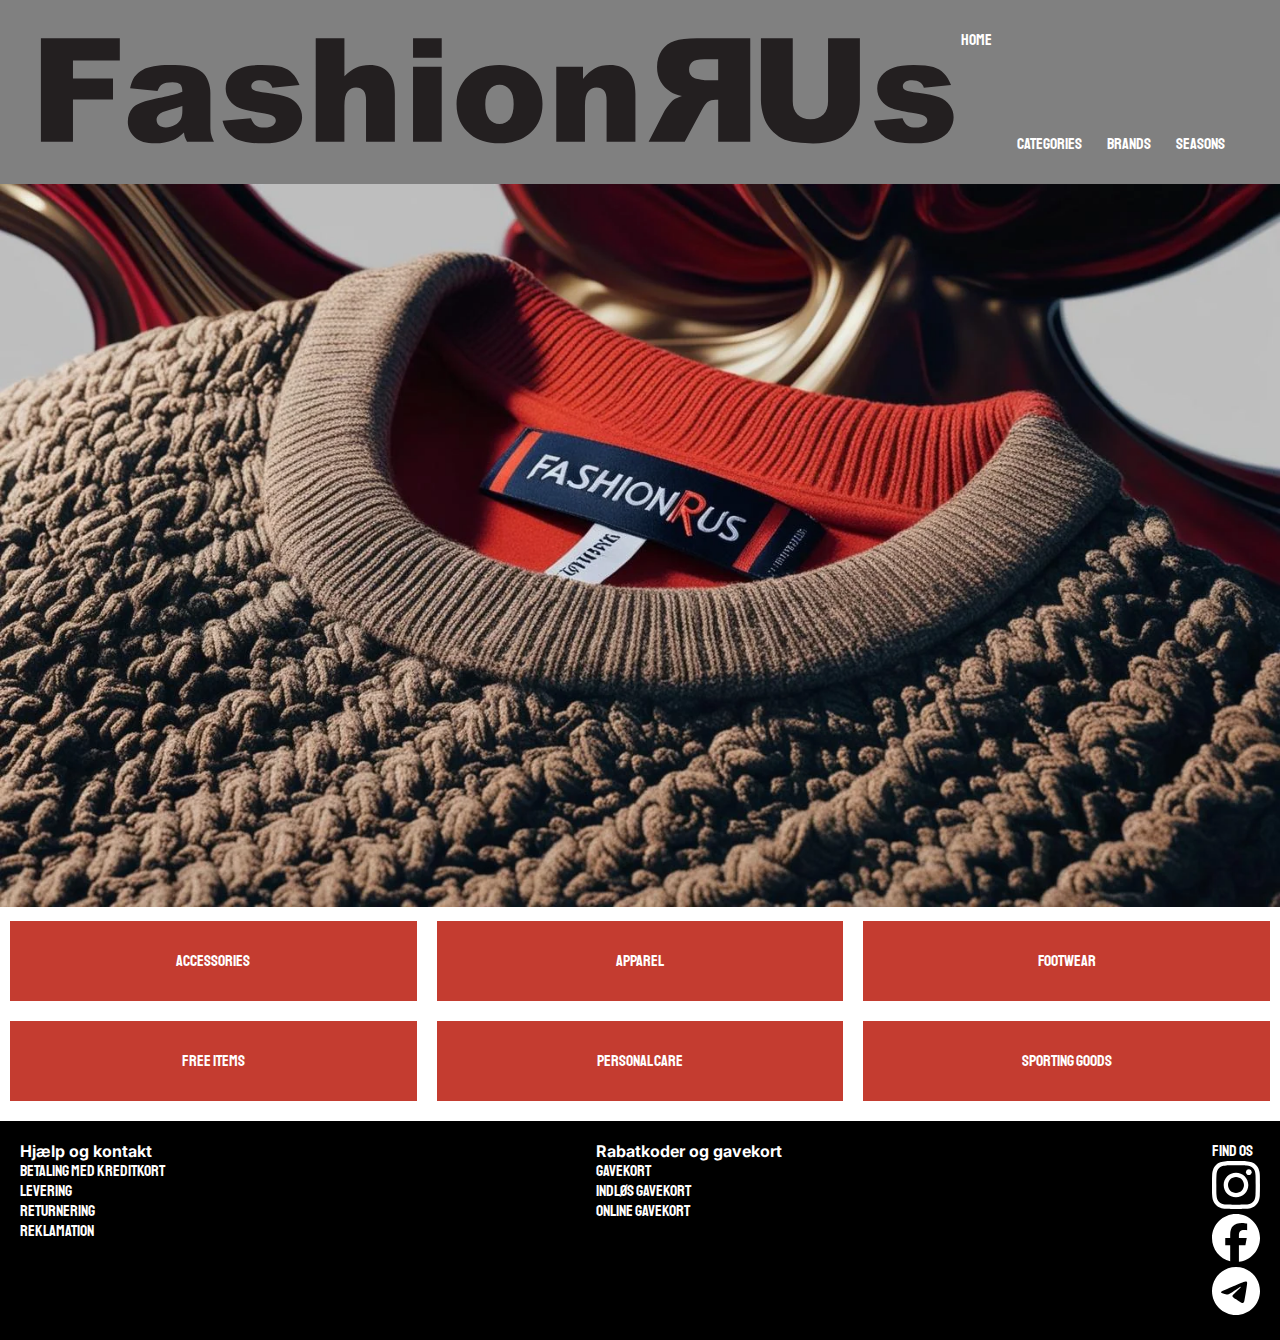
==== index.html @ e3325a32 "add indhold" ====
<!DOCTYPE html>
<html lang="da">
  <head>
    <meta charset="UTF-8" />
    <meta name="viewport" content="width=device-width, initial-scale=1.0" />
    <link rel="stylesheet" href="style.css" />
    <link rel="preconnect" href="https://fonts.googleapis.com" />
    <link rel="preconnect" href="https://fonts.gstatic.com" crossorigin />
    <link href="https://fonts.googleapis.com/css2?family=Inria+Serif:ital,wght@0,300;0,400;0,700;1,300;1,400;1,700&family=Staatliches&display=swap" rel="stylesheet" />
    <link rel="preconnect" href="https://fonts.googleapis.com">
<link rel="preconnect" href="https://fonts.gstatic.com" crossorigin>
<link href="https://fonts.googleapis.com/css2?family=Inter:ital,opsz,wght@0,14..32,100..900;1,14..32,100..900&display=swap" rel="stylesheet">
    <title>Forside</title>
  </head>
  <body>
    <header>
        <nav>
          <ul class="menu">
            <img src="svg/logo.svg" alt="">
            <li class="home"><a href="index.html">Home</a></li>
            <div class="right_menu">
                <li><a href="productlist.html">Categories</a></li>
                <li><a href="productlist.html">Brands</a></li>
                <li><a href="productlist.html">Seasons</a></li>
            </div>
          </ul>
          <div class="burger">
            <div class="line"></div>
            <div class="line"></div>
            <div class="line"></div>
          </div>
        </nav>
        <img src="img/index_img.webp" alt="">
      </header>
    <div class="category_list_container">
      <a href="productlist.html">Accessories</a>
      <a href="">Apparel</a>
      <a href="">Footwear</a>
      <a href="">Free Items</a>
      <a href="">Personal Care</a>
      <a href="">Sporting Goods</a>
    </div>
    <footer class="footer">
      <div class="footer-content">
        <div>
          <h4>Hjælp og kontakt</h4>
          <p>Betaling med kreditkort</p>
          <p>Levering</p>
          <p>Returnering</p>
          <p>Reklamation</p>
        </div>
        <div>
          <h4>Rabatkoder og gavekort</h4>
          <p>Gavekort</p>
          <p>Indløs gavekort</p>
          <p>Online gavekort</p>
        </div>
        <div>
            <ul class="footer_social_media">
                <p>Find os</p>
                <li>
                  <a href=https://www.instagram.com/sarahtimann/ target="_blank"><img src="svg/instagram.svg" alt="instagram logo" width="40" height="40" /></a>
                </li>
                <li>
                  <a href=https://www.facebook.com/sarah.tiemann.33 target="_blank"><img src="svg/facebook.svg" alt="facebook logo" width="40" height="40" /></a>
                </li>
                <li>
                  <a href=https://www.linkedin.com/in/sarah-timann-07b044274/ target="_blank"><img src="svg/mail.svg" alt="linkedin logo" width="40" height="40" /></a>
                </li>
              </ul>
        </div>
      </div>
    </footer>
  </body>
</html>
---- style.css ----
* {
  margin: 0px; /* Fjerner standard margin for alle elementer */
  padding: 0px; /* Fjerner standard padding for alle elementer */
  box-sizing: border-box;
}

p {
  font-family: "Staatliches", serif;
}

a {
  font-family: "Staatliches", serif;
}

.menu {
  display: flex; /* Gør menuen horisontal */
  list-style: none; /* Fjerner punkttegn fra listeelementer */
  margin: 0;
  padding: 30px;
  background-color: gray;
}

.menu .home {
  margin-right: auto;
}

.right_menu {
  display: flex;
}

.right_menu li {
  place-self: end;
}

.menu a {
  display: block; /* Gør links til blokke for et bedre klikområde */
  padding: 0 25px 0 0; /* Tilføjer indre padding for bedre klikområde */
  color: white; /* Sætter linkfarve/skriftfarve */
  text-decoration: none; /* Fjerner understregning fra links */
}

.menu a:hover {
  color: grey; /* Ændrer farve ved hover for bedre brugervenlighed- og oplevelse */
}

/* Footer Section */
.footer {
  font-family: "Inter", serif;
  background-color: black;
  color: white;
  padding: 20px;
  margin-top: 20px;
}

.footer-content {
  display: flex;
  justify-content: space-between;
  gap: 20px;
}

ul {
  list-style: none;
}

/*************** MENU SLUT *********************/

.category_list_container {
  display: grid;
  gap: 20px;
  grid-template-columns: 1fr 1fr 1fr;
  margin: 10px 10px 10px 10px;
}

.category_list_container a {
  color: white;
  background-color: #c43c30;
  text-decoration: none;
  padding: 30px;
  text-align: center;
  display: grid;
  grid-template-columns: subgrid;
  grid-row: span 2;
}

.category_list_container a:hover {
  background-color: #b6382c;
}

/*************** INDEX SLUT *********************/

.product_list_container {
  display: grid;
  gap: 30px;
}

.product_list_container a {
  display: grid;
  grid-template-columns: subgrid;
  color: black;
  text-decoration: none;
  padding: 10px;
}

img {
  width: 100%;
  height: auto;
}

/*************** PRODUCTLIST SLUT *********************/

.product_view {
  display: grid;
}

.product_info {
  color: black;
  text-decoration: none;
  padding: 10px;
}
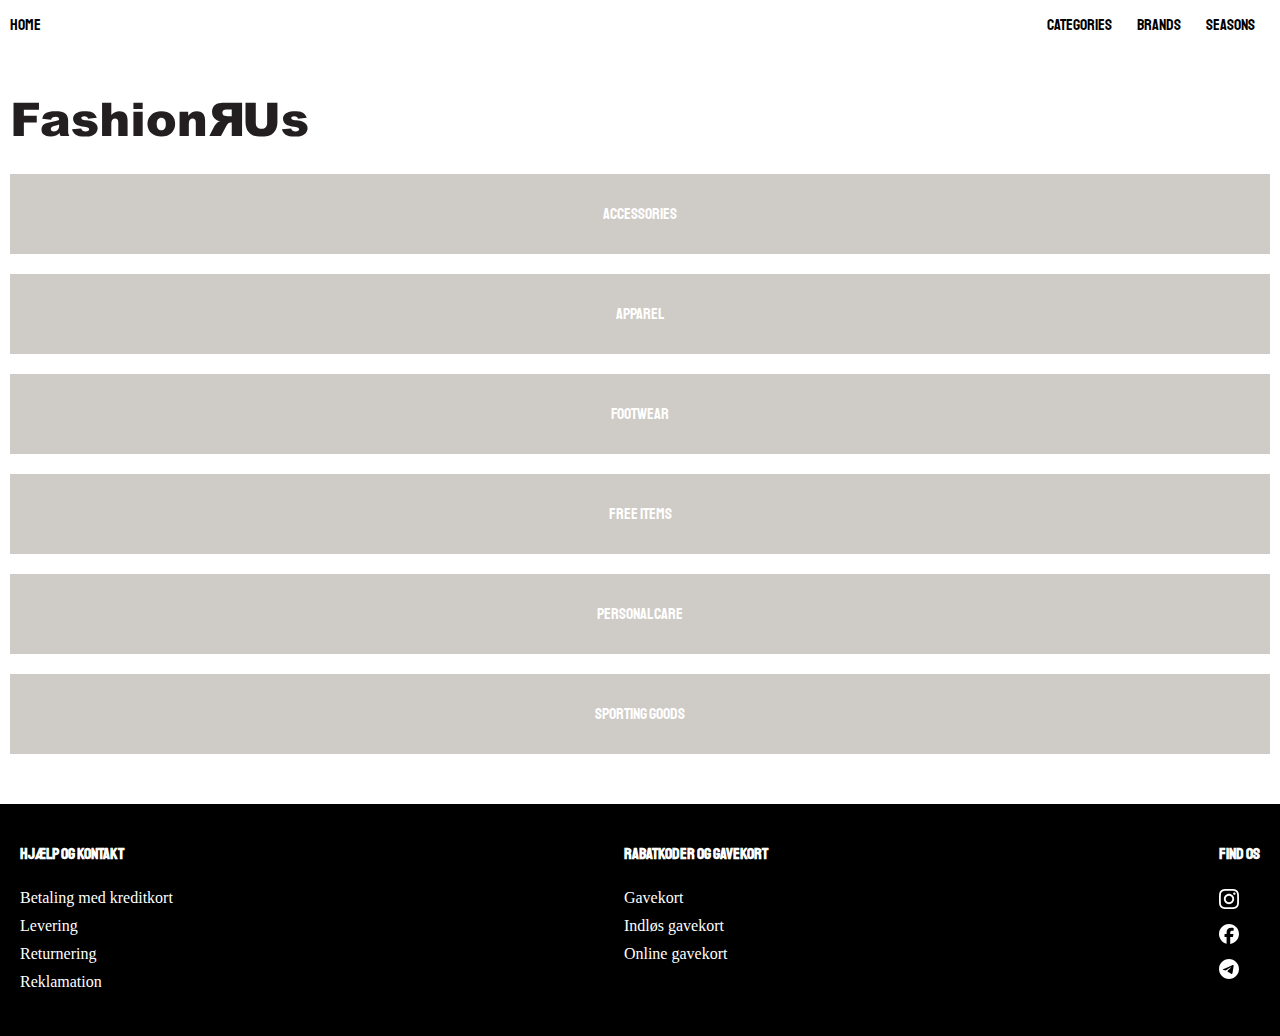
==== commit 74cabec1: "done header" ====
--- a/index.html
+++ b/index.html
@@ -8,21 +8,21 @@
     <link rel="preconnect" href="https://fonts.gstatic.com" crossorigin />
     <link href="https://fonts.googleapis.com/css2?family=Inria+Serif:ital,wght@0,300;0,400;0,700;1,300;1,400;1,700&family=Staatliches&display=swap" rel="stylesheet" />
     <link rel="preconnect" href="https://fonts.googleapis.com">
-<link rel="preconnect" href="https://fonts.gstatic.com" crossorigin>
-<link href="https://fonts.googleapis.com/css2?family=Inter:ital,opsz,wght@0,14..32,100..900;1,14..32,100..900&display=swap" rel="stylesheet">
+    <link rel="preconnect" href="https://fonts.gstatic.com" crossorigin>
+    <link href="https://fonts.googleapis.com/css2?family=Inter:ital,opsz,wght@0,14..32,100..900;1,14..32,100..900&display=swap" rel="stylesheet">
     <title>Forside</title>
   </head>
   <body>
     <header>
+        <!-- <div class="logo">
+          <a href="index.html"><img src="svg/logo.svg" alt="logo" class="logo" width="" height="" /></a>
+        </div> -->
         <nav>
           <ul class="menu">
-            <img src="svg/logo.svg" alt="">
-            <li class="home"><a href="index.html">Home</a></li>
-            <div class="right_menu">
-                <li><a href="productlist.html">Categories</a></li>
-                <li><a href="productlist.html">Brands</a></li>
-                <li><a href="productlist.html">Seasons</a></li>
-            </div>
+            <li class="left"><a href="index.html">HOME</a></li>
+            <li><a href="productlist.html">Categories</a></li>
+            <li><a href="productlist.html">Brands</a></li>
+            <li><a href="productlist.html">Seasons</a></li>
           </ul>
           <div class="burger">
             <div class="line"></div>
@@ -30,12 +30,12 @@
             <div class="line"></div>
           </div>
         </nav>
-        <img src="img/index_img.webp" alt="">
       </header>
+      <img class="index-img" src="svg/logo.svg" alt="">
     <div class="category_list_container">
       <a href="productlist.html">Accessories</a>
       <a href="">Apparel</a>
-      <a href="">Footwear</a>
+      <a href="">FOOTWEAR</a>
       <a href="">Free Items</a>
       <a href="">Personal Care</a>
       <a href="">Sporting Goods</a>
@@ -57,7 +57,7 @@
         </div>
         <div>
             <ul class="footer_social_media">
-                <p>Find os</p>
+                <h4>Find os</h4>
                 <li>
                   <a href=https://www.instagram.com/sarahtimann/ target="_blank"><img src="svg/instagram.svg" alt="instagram logo" width="40" height="40" /></a>
                 </li>
--- a/style.css
+++ b/style.css
@@ -5,38 +5,43 @@
 }
 
 p {
-  font-family: "Staatliches", serif;
+  padding: 5px 0 5px 0;
+  font-family: "Times New Roman", Times, serif;
 }
 
 a {
   font-family: "Staatliches", serif;
 }
 
+h4 {
+  font-family: "Staatliches", serif;
+  padding: 0 0 20px 0;
+}
+
+li {
+  padding: 5px 0 5px 0;
+}
+
+header {
+  margin: 10px 0 10px 10px;
+}
+
 .menu {
   display: flex; /* Gør menuen horisontal */
   list-style: none; /* Fjerner punkttegn fra listeelementer */
   margin: 0;
-  padding: 30px;
-  background-color: gray;
-}
-
-.menu .home {
-  margin-right: auto;
-}
-
-.right_menu {
-  display: flex;
-}
-
-.right_menu li {
-  place-self: end;
+  padding: 0;
 }
 
 .menu a {
   display: block; /* Gør links til blokke for et bedre klikområde */
   padding: 0 25px 0 0; /* Tilføjer indre padding for bedre klikområde */
-  color: white; /* Sætter linkfarve/skriftfarve */
+  color: black; /* Sætter linkfarve/skriftfarve */
   text-decoration: none; /* Fjerner understregning fra links */
+}
+
+.menu .left {
+  margin-right: auto; /* Skubber de andre elementer til højre */
 }
 
 .menu a:hover {
@@ -45,7 +50,6 @@
 
 /* Footer Section */
 .footer {
-  font-family: "Inter", serif;
   background-color: black;
   color: white;
   padding: 20px;
@@ -55,11 +59,22 @@
 .footer-content {
   display: flex;
   justify-content: space-between;
-  gap: 20px;
+  margin: 20px 0 20px 0;
 }
 
 ul {
   list-style: none;
+}
+
+.footer_social_media {
+  list-style: none; /* Fjerner prikker ud for */
+  padding: 0;
+  margin: 0;
+}
+
+.footer_social_media img {
+  width: 20px; /* Størrelse på ikonerne, ensartet størrelse */
+  height: auto; /* Bevarer proportioner */
 }
 
 /*************** MENU SLUT *********************/
@@ -67,13 +82,13 @@
 .category_list_container {
   display: grid;
   gap: 20px;
-  grid-template-columns: 1fr 1fr 1fr;
-  margin: 10px 10px 10px 10px;
+  grid-template-columns: 1fr;
+  margin: 10px 10px 50px 10px;
 }
 
 .category_list_container a {
   color: white;
-  background-color: #c43c30;
+  background-color: #cfcbc6;
   text-decoration: none;
   padding: 30px;
   text-align: center;
@@ -83,7 +98,12 @@
 }
 
 .category_list_container a:hover {
-  background-color: #b6382c;
+  background-color: #bab6b2;
+}
+
+.index-img {
+  width: 300px;
+  margin: 50px 0 20px 10px;
 }
 
 /*************** INDEX SLUT *********************/
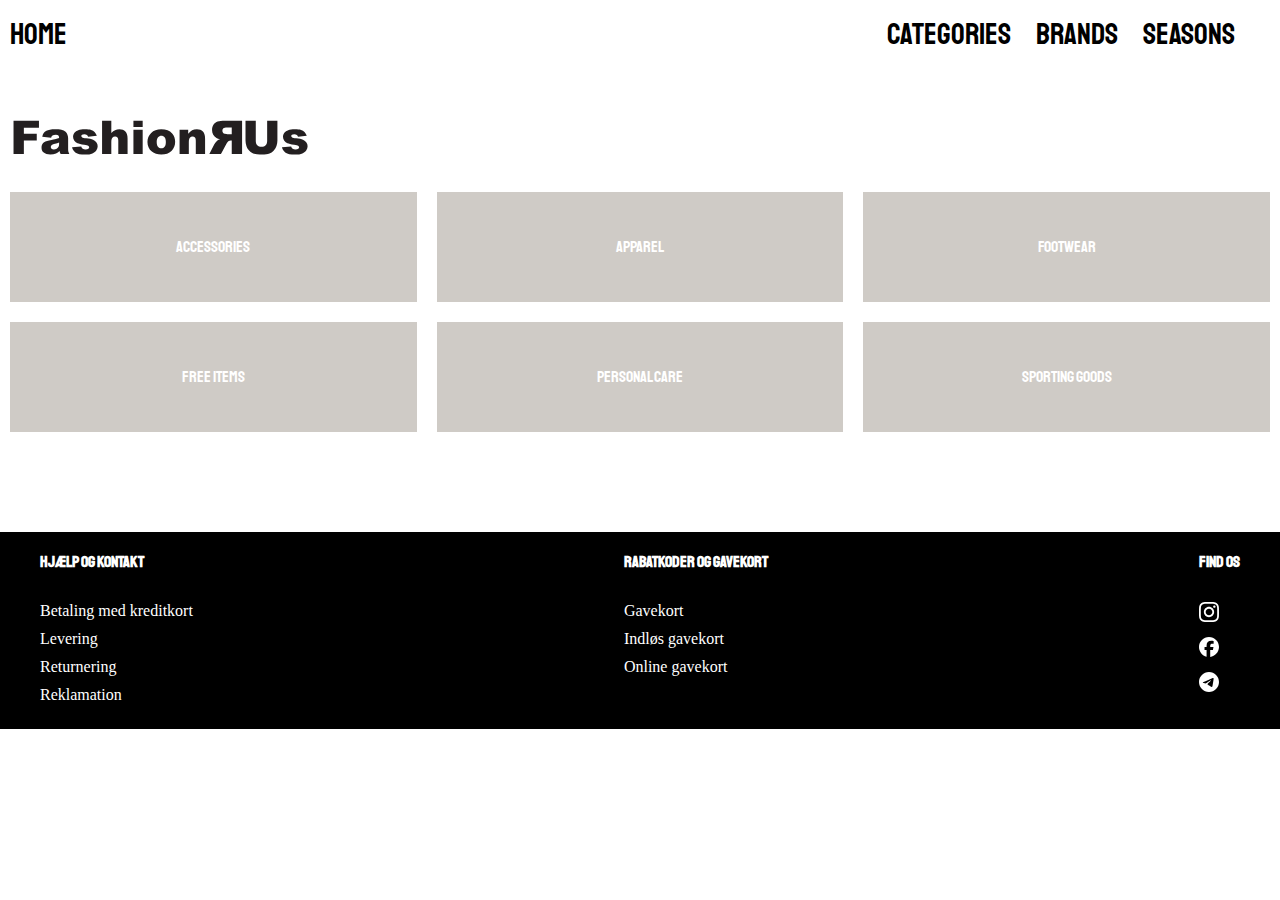
==== commit 820b697e: "add rabat udsolgt" ====
--- a/index.html
+++ b/index.html
@@ -14,9 +14,6 @@
   </head>
   <body>
     <header>
-        <!-- <div class="logo">
-          <a href="index.html"><img src="svg/logo.svg" alt="logo" class="logo" width="" height="" /></a>
-        </div> -->
         <nav>
           <ul class="menu">
             <li class="left"><a href="index.html">HOME</a></li>
@@ -34,11 +31,11 @@
       <img class="index-img" src="svg/logo.svg" alt="">
     <div class="category_list_container">
       <a href="productlist.html">Accessories</a>
-      <a href="">Apparel</a>
-      <a href="">FOOTWEAR</a>
-      <a href="">Free Items</a>
-      <a href="">Personal Care</a>
-      <a href="">Sporting Goods</a>
+      <a href="productlist.html">Apparel</a>
+      <a href="productlist.html">FOOTWEAR</a>
+      <a href="productlist.html">Free Items</a>
+      <a href="productlist.html">Personal Care</a>
+      <a href="productlist.html">Sporting Goods</a>
     </div>
     <footer class="footer">
       <div class="footer-content">
--- a/style.css
+++ b/style.css
@@ -13,9 +13,19 @@
   font-family: "Staatliches", serif;
 }
 
+h2 {
+  font-family: "Staatliches", serif;
+  font-size: 40px;
+}
+
+h3 {
+  margin: 10px 0 0 0;
+  font-family: "Staatliches", serif;
+}
+
 h4 {
   font-family: "Staatliches", serif;
-  padding: 0 0 20px 0;
+  padding: 0 0 25px 0;
 }
 
 li {
@@ -29,8 +39,7 @@
 .menu {
   display: flex; /* Gør menuen horisontal */
   list-style: none; /* Fjerner punkttegn fra listeelementer */
-  margin: 0;
-  padding: 0;
+  padding: 0 20px 0 0;
 }
 
 .menu a {
@@ -38,6 +47,7 @@
   padding: 0 25px 0 0; /* Tilføjer indre padding for bedre klikområde */
   color: black; /* Sætter linkfarve/skriftfarve */
   text-decoration: none; /* Fjerner understregning fra links */
+  font-size: 30px;
 }
 
 .menu .left {
@@ -52,14 +62,13 @@
 .footer {
   background-color: black;
   color: white;
-  padding: 20px;
-  margin-top: 20px;
+  padding: 20px 40px 20px 40px;
+  margin-top: 100px;
 }
 
 .footer-content {
   display: flex;
   justify-content: space-between;
-  margin: 20px 0 20px 0;
 }
 
 ul {
@@ -81,8 +90,8 @@
 
 .category_list_container {
   display: grid;
+  grid-template-columns: 1fr 1fr;
   gap: 20px;
-  grid-template-columns: 1fr;
   margin: 10px 10px 50px 10px;
 }
 
@@ -90,7 +99,7 @@
   color: white;
   background-color: #cfcbc6;
   text-decoration: none;
-  padding: 30px;
+  padding: 45px;
   text-align: center;
   display: grid;
   grid-template-columns: subgrid;
@@ -104,6 +113,13 @@
 .index-img {
   width: 300px;
   margin: 50px 0 20px 10px;
+}
+
+@media (min-width: 900px) {
+  .category_list_container {
+    display: grid;
+    grid-template-columns: 1fr 1fr 1fr;
+  }
 }
 
 /*************** INDEX SLUT *********************/
@@ -126,14 +142,37 @@
   height: auto;
 }
 
+@media (min-width: 900px) {
+  .product_list_container {
+    display: grid;
+    grid-template-columns: 1fr 1fr 1fr;
+  }
+}
+
 /*************** PRODUCTLIST SLUT *********************/
 
 .product_view {
   display: grid;
+  padding: 10px;
 }
 
 .product_info {
   color: black;
   text-decoration: none;
-  padding: 10px;
 }
+
+.nedsat {
+  background-color: lightgreen;
+  width: 40px;
+}
+
+@media (min-width: 900px) {
+  .product_view {
+    display: grid;
+    grid-template-columns: 1fr 1fr;
+  }
+
+  .product_info {
+    padding: 0 0 0 10px;
+  }
+}
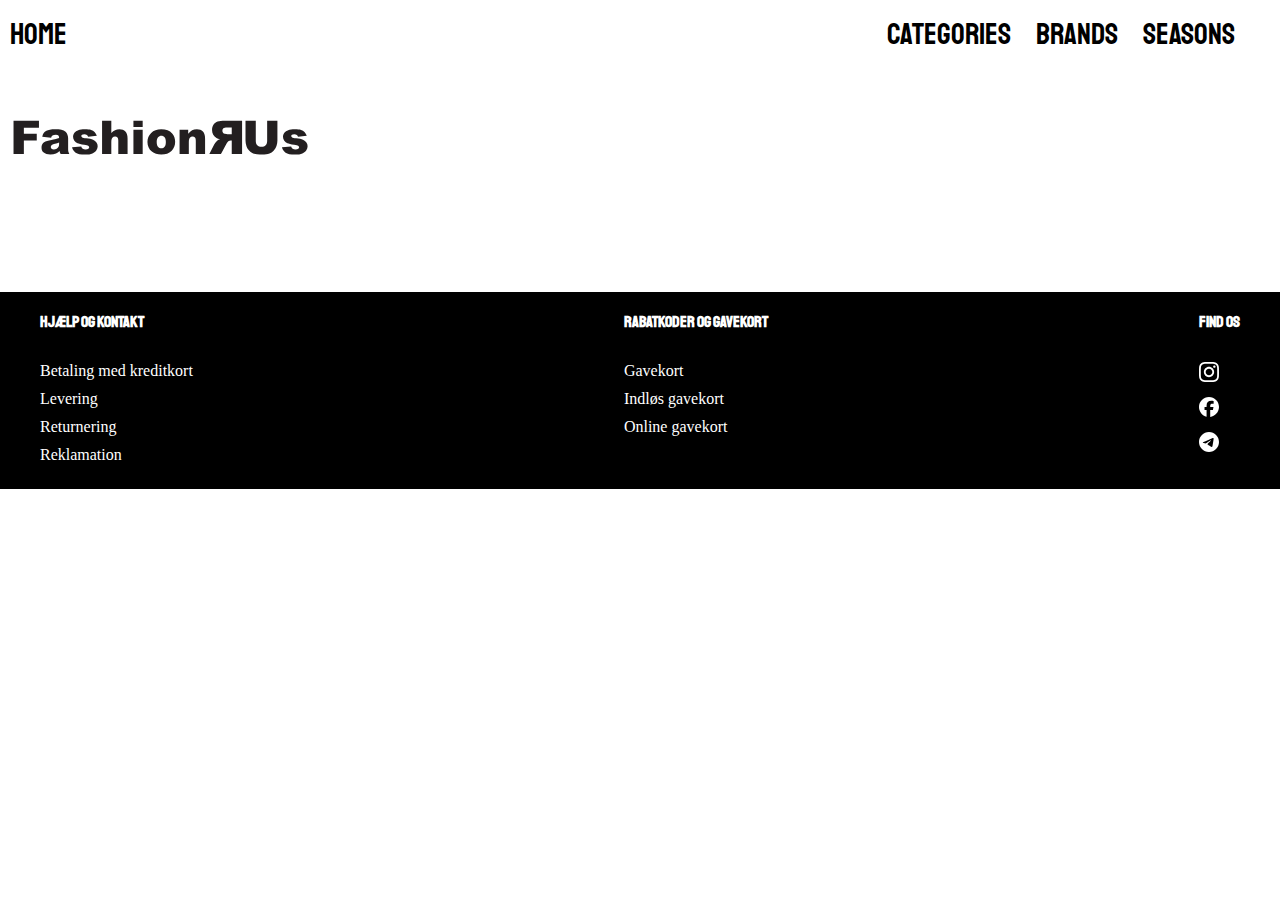
==== commit 3e1215c3: "removed imgs and add index.js" ====
--- a/index.html
+++ b/index.html
@@ -29,14 +29,16 @@
         </nav>
       </header>
       <img class="index-img" src="svg/logo.svg" alt="">
-    <div class="category_list_container">
-      <a href="productlist.html">Accessories</a>
-      <a href="productlist.html">Apparel</a>
-      <a href="productlist.html">FOOTWEAR</a>
-      <a href="productlist.html">Free Items</a>
-      <a href="productlist.html">Personal Care</a>
-      <a href="productlist.html">Sporting Goods</a>
-    </div>
+      <div class="category_list_container">
+      <!-- <section>
+          <a href="productlist.html">Accessories</a>
+          <a href="productlist.html">Apparel</a>
+          <a href="productlist.html">FOOTWEAR</a>
+          <a href="productlist.html">Free Items</a>
+          <a href="productlist.html">Personal Care</a>
+          <a href="productlist.html">Sporting Goods</a>
+        </section> -->
+      </div>
     <footer class="footer">
       <div class="footer-content">
         <div>
@@ -68,5 +70,6 @@
         </div>
       </div>
     </footer>
+    <script src="index.js"></script>
   </body>
 </html>
--- a/style.css
+++ b/style.css
@@ -35,6 +35,10 @@
 header {
   margin: 10px 0 10px 10px;
 }
+
+/*************** GENERELLE INDSTILLINGER *********************/
+
+/*************** HEADER / MENU START *********************/
 
 .menu {
   display: flex; /* Gør menuen horisontal */
@@ -58,7 +62,10 @@
   color: grey; /* Ændrer farve ved hover for bedre brugervenlighed- og oplevelse */
 }
 
-/* Footer Section */
+/*************** HEADER / MENU SLUT *********************/
+
+/*************** FOOTER START *********************/
+
 .footer {
   background-color: black;
   color: white;
@@ -86,17 +93,20 @@
   height: auto; /* Bevarer proportioner */
 }
 
-/*************** MENU SLUT *********************/
+/*************** FOOTER SLUT *********************/
+
+/*************** INDEX START *********************/
 
 .category_list_container {
   display: grid;
   grid-template-columns: 1fr 1fr;
   gap: 20px;
-  margin: 10px 10px 50px 10px;
+  margin: 10px 30px 50px 30px;
 }
 
 .category_list_container a {
   color: white;
+  font-size: 25px;
   background-color: #cfcbc6;
   text-decoration: none;
   padding: 45px;
@@ -124,17 +134,30 @@
 
 /*************** INDEX SLUT *********************/
 
+/*************** PRODUCTLIST START *********************/
+
 .product_list_container {
   display: grid;
+  grid-template-columns: 1fr 1fr;
   gap: 30px;
 }
 
 .product_list_container a {
   display: grid;
+  color: black;
+  text-decoration: none;
+  padding: 10px;
+  margin: 10px;
+  border: 1px solid black;
+}
+
+article {
+  display: grid;
   grid-template-columns: subgrid;
-  color: black;
-  text-decoration: none;
-  padding: 10px;
+}
+
+.product_list_container a:hover {
+  transform: translateY(5px); /* Løfter elementet lidt op */
 }
 
 img {
@@ -151,6 +174,8 @@
 
 /*************** PRODUCTLIST SLUT *********************/
 
+/*************** PRODUCT START *********************/
+
 .product_view {
   display: grid;
   padding: 10px;
@@ -166,8 +191,54 @@
   width: 40px;
 }
 
+.udsolgt {
+  background-color: rgb(255, 48, 48);
+  width: 60px;
+}
+
+.size_selector {
+  margin: 30px 0 0 0;
+}
+
+label {
+  display: block;
+}
+
+select {
+  width: 100%;
+  max-width: 200px; /* Juster bredden efter behov */
+  padding: 10px;
+  margin: 10px 0 30px 0;
+  font-size: 15px;
+  border: 1px solid #000000;
+  background-color: white;
+  cursor: pointer;
+  appearance: none; /* Fjern standard browser-pil */
+}
+
+select:focus {
+  border-color: #000000;
+  background-color: white;
+}
+
+.add_basket a {
+  display: grid;
+  background-color: #000000;
+  color: white;
+  align-items: center;
+  justify-content: center;
+  text-decoration: none;
+  margin: 10px 0 0 0;
+  width: 300px;
+  height: 50px;
+}
+
+.add_basket a:hover {
+  background-color: grey;
+}
+
 @media (min-width: 900px) {
-  .product_view {
+  .product_view section {
     display: grid;
     grid-template-columns: 1fr 1fr;
   }
@@ -176,3 +247,5 @@
     padding: 0 0 0 10px;
   }
 }
+
+/*************** PRODUCT SLUT *********************/
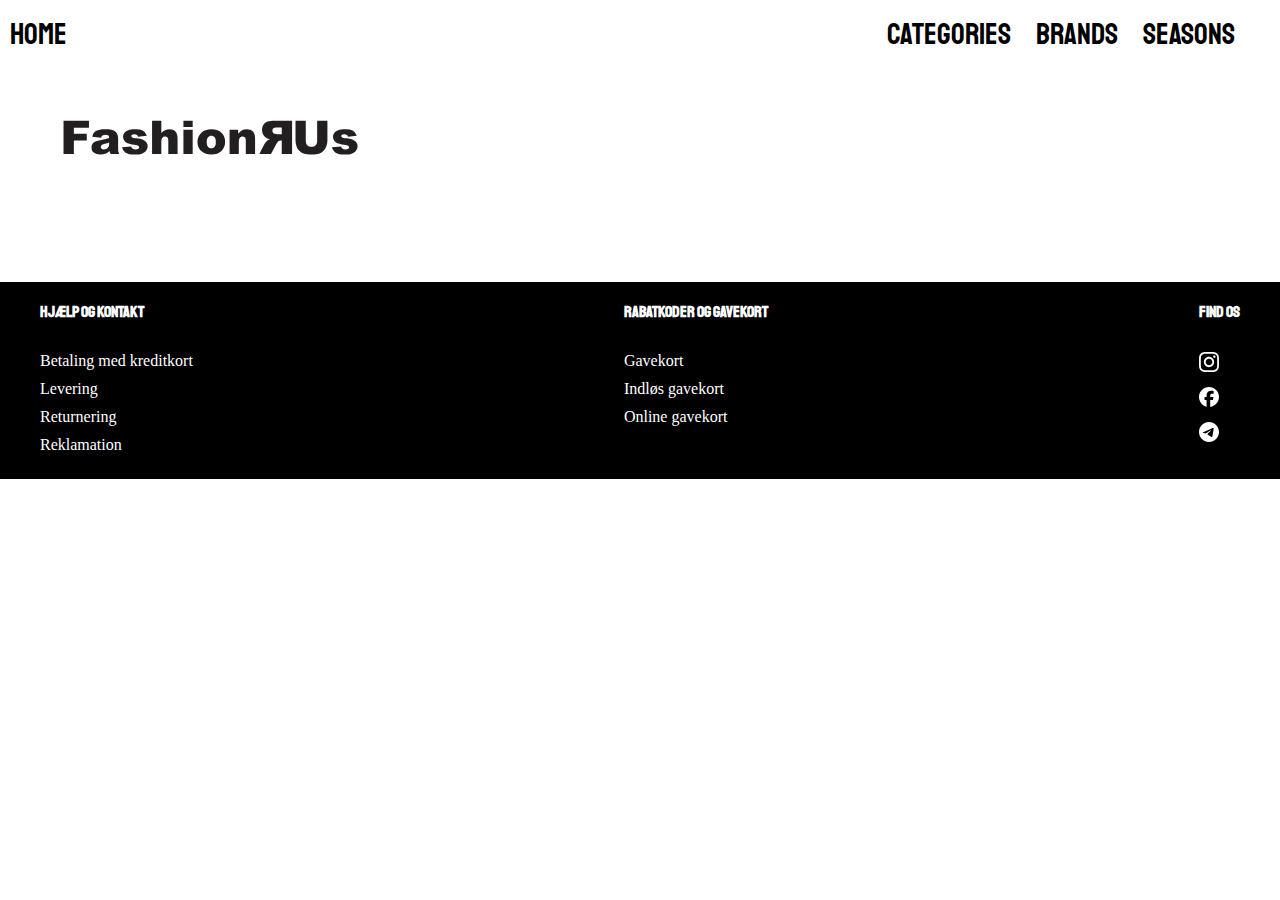
==== commit ee6faf7a: "done dynamiskForside" ====
--- a/index.html
+++ b/index.html
@@ -28,17 +28,19 @@
           </div>
         </nav>
       </header>
-      <img class="index-img" src="svg/logo.svg" alt="">
-      <div class="category_list_container">
-      <!-- <section>
-          <a href="productlist.html">Accessories</a>
-          <a href="productlist.html">Apparel</a>
-          <a href="productlist.html">FOOTWEAR</a>
-          <a href="productlist.html">Free Items</a>
-          <a href="productlist.html">Personal Care</a>
-          <a href="productlist.html">Sporting Goods</a>
-        </section> -->
-      </div>
+      <main>
+        <img class="index-img" src="svg/logo.svg" alt="">
+        <div class="category_list_container">
+          <!-- <section>
+            <a href="productlist.html">Accessories</a>
+            <a href="productlist.html">Apparel</a>
+            <a href="productlist.html">FOOTWEAR</a>
+            <a href="productlist.html">Free Items</a>
+            <a href="productlist.html">Personal Care</a>
+            <a href="productlist.html">Sporting Goods</a>
+          </section> -->
+        </div>
+      </main>
     <footer class="footer">
       <div class="footer-content">
         <div>
--- a/style.css
+++ b/style.css
@@ -9,6 +9,11 @@
   font-family: "Times New Roman", Times, serif;
 }
 
+img {
+  width: 100%;
+  height: auto;
+}
+
 a {
   font-family: "Staatliches", serif;
 }
@@ -34,6 +39,10 @@
 
 header {
   margin: 10px 0 10px 10px;
+}
+
+main {
+  margin: 0 50px 0 50px;
 }
 
 /*************** GENERELLE INDSTILLINGER *********************/
@@ -101,7 +110,6 @@
   display: grid;
   grid-template-columns: 1fr 1fr;
   gap: 20px;
-  margin: 10px 30px 50px 30px;
 }
 
 .category_list_container a {
@@ -148,7 +156,7 @@
   text-decoration: none;
   padding: 10px;
   margin: 10px;
-  border: 1px solid black;
+  border: 2px solid black;
 }
 
 article {
@@ -158,11 +166,6 @@
 
 .product_list_container a:hover {
   transform: translateY(5px); /* Løfter elementet lidt op */
-}
-
-img {
-  width: 100%;
-  height: auto;
 }
 
 @media (min-width: 900px) {
@@ -186,9 +189,14 @@
   text-decoration: none;
 }
 
-.nedsat {
+.tilbud {
   background-color: lightgreen;
   width: 40px;
+  visibility: visible;
+}
+
+.isOnSale {
+  visibility: hidden;
 }
 
 .udsolgt {
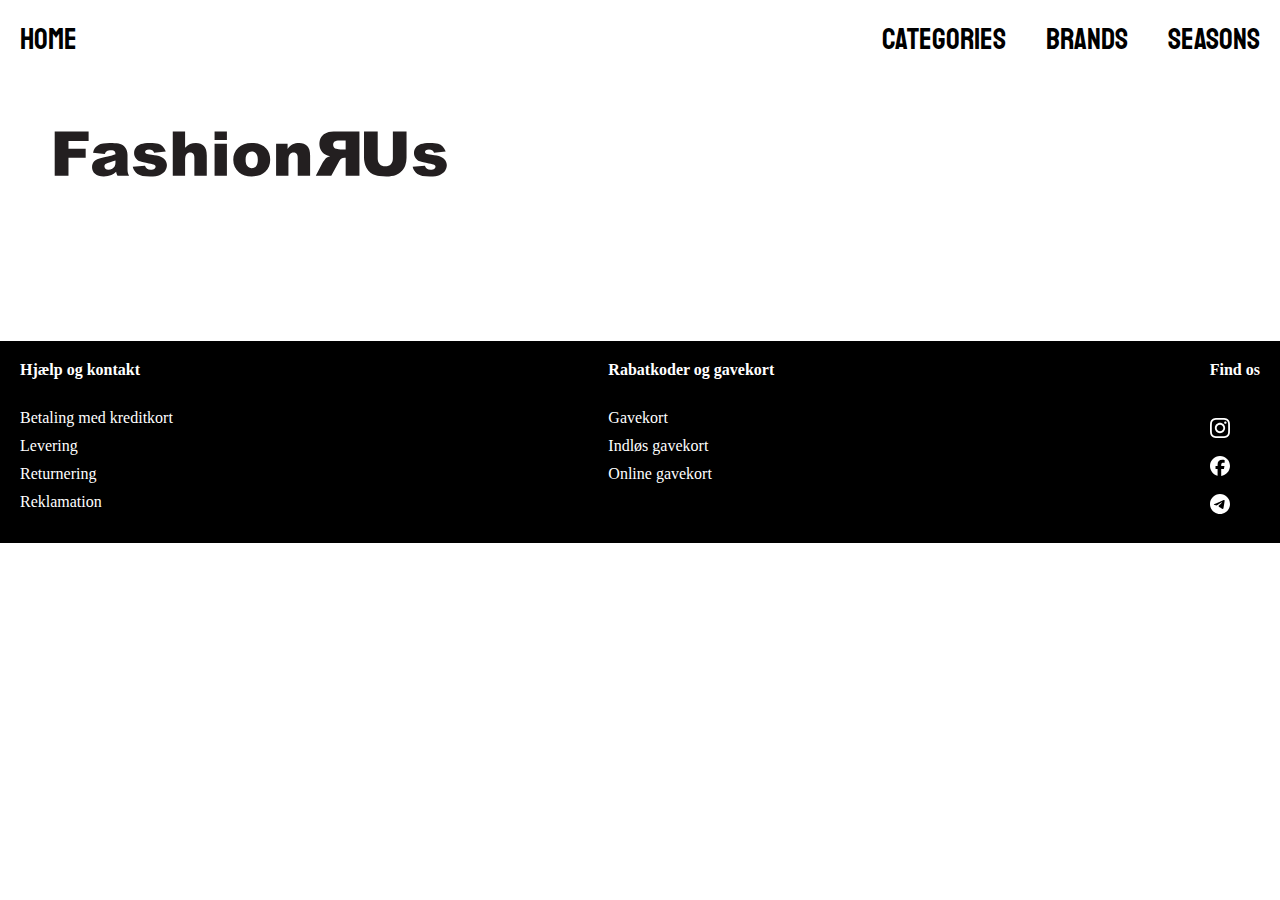
==== commit 46d789e2: "done forside" ====
--- a/index.html
+++ b/index.html
@@ -31,20 +31,12 @@
       <main>
         <img class="index-img" src="svg/logo.svg" alt="">
         <div class="category_list_container">
-          <!-- <section>
-            <a href="productlist.html">Accessories</a>
-            <a href="productlist.html">Apparel</a>
-            <a href="productlist.html">FOOTWEAR</a>
-            <a href="productlist.html">Free Items</a>
-            <a href="productlist.html">Personal Care</a>
-            <a href="productlist.html">Sporting Goods</a>
-          </section> -->
         </div>
       </main>
     <footer class="footer">
       <div class="footer-content">
         <div>
-          <h4>Hjælp og kontakt</h4>
+          <h4><strong>Hjælp og kontakt</strong></h4>
           <p>Betaling med kreditkort</p>
           <p>Levering</p>
           <p>Returnering</p>
@@ -73,5 +65,6 @@
       </div>
     </footer>
     <script src="index.js"></script>
+    <script src="burger.js"></script>
   </body>
 </html>
--- a/style.css
+++ b/style.css
@@ -5,7 +5,7 @@
 }
 
 p {
-  padding: 5px 0 5px 0;
+  margin: 10px 0 0 0;
   font-family: "Times New Roman", Times, serif;
 }
 
@@ -18,27 +18,38 @@
   font-family: "Staatliches", serif;
 }
 
+h1 {
+  font-family: "Staatliches", serif;
+  color: black;
+  text-align: center;
+  /* margin: 30px 0 30px 0; */
+}
+
 h2 {
   font-family: "Staatliches", serif;
   font-size: 40px;
 }
 
 h3 {
-  margin: 10px 0 0 0;
   font-family: "Staatliches", serif;
 }
 
 h4 {
-  font-family: "Staatliches", serif;
-  padding: 0 0 25px 0;
-}
-
-li {
-  padding: 5px 0 5px 0;
+  font-family: "Times New Roman", Times, serif;
+  margin: 0 0 30px 0;
+}
+
+li a {
+  /* padding: 5px 0 5px 0; */
+  font-size: 30px;
+}
+
+.left {
+  margin-right: auto;
 }
 
 header {
-  margin: 10px 0 10px 10px;
+  /* margin: 10px 0 10px 10px; */
 }
 
 main {
@@ -52,23 +63,83 @@
 .menu {
   display: flex; /* Gør menuen horisontal */
   list-style: none; /* Fjerner punkttegn fra listeelementer */
-  padding: 0 20px 0 0;
+  margin: 20px 0 0 0;
+  padding: 0;
 }
 
 .menu a {
   display: block; /* Gør links til blokke for et bedre klikområde */
-  padding: 0 25px 0 0; /* Tilføjer indre padding for bedre klikområde */
+  padding: 0 20px 0 20px; /* Tilføjer indre padding for bedre klikområde */
   color: black; /* Sætter linkfarve/skriftfarve */
   text-decoration: none; /* Fjerner understregning fra links */
-  font-size: 30px;
-}
-
-.menu .left {
-  margin-right: auto; /* Skubber de andre elementer til højre */
 }
 
 .menu a:hover {
   color: grey; /* Ændrer farve ved hover for bedre brugervenlighed- og oplevelse */
+}
+
+.burger {
+  width: 30px; /* Bredden på burgerikonet */
+  height: 20px; /* Højden på burgerikonet */
+  cursor: pointer; /* Gør ikonet klikbart */
+  margin: 20px 20px 0;
+}
+
+.burger .line {
+  width: 100%; /* Sikre at linjer fylder hele bredden */
+  height: 3px; /* Linjetykkelse */
+  background-color: black; /* Linjefarve */
+  margin-bottom: 5px; /* Afstanden mellem linjerne */
+  transition: 0.2s linear; /* Glidende overgang for animation */
+  border-radius: 10px; /* Rundede hjørner for et blødere udtryk */
+}
+
+.burger {
+  display: none; /* Gør burgermenu usynlig på desktop view */
+}
+
+@media (max-width: 900px) {
+  .menu {
+    display: none; /* Gør menuen horisontal */
+  }
+
+  .burger {
+    display: block; /* Gør burgermenu synlig på mobil view */
+  }
+
+  .burger.active .line:nth-child(1) {
+    transform: rotate(45deg) translate(5px, 6px); /* Rotere første linje for at skabe et X */
+    transition: 0.2s linear; /* Glidende overgang for animationen */
+  }
+
+  .burger.active .line:nth-child(2) {
+    opacity: 0; /* Skjuler midterlinjen */
+    transition: 0.15s linear; /* Hastigheden på overgangen fra linjer til X */
+  }
+
+  .burger.active .line:nth-child(3) {
+    transform: rotate(-45deg) translate(5px, -6px); /* Roterer tredje linje for at skabe et X */
+    transition: 0.2s linear; /* Glidende overgang for animationen */
+  }
+
+  nav.active .menu {
+    display: block; /* Gør menuen synlig, når der trykkes på burgerikonet */
+    background-color: white; /* Baggrundsfarven for menuen */
+    position: absolute; /* Placerer menuen ovenover andet indhold (fx header og logo) */
+    top: 55px; /* Får menuen til at udfolde sig lige under headeren */
+    right: 0;
+    left: 0;
+    width: 100%; /* Gør menuen fuldbredde */
+    z-index: 1; /* Gør menuen vises ovenover alt andet indhold */
+  }
+
+  nav.active .menu li {
+    margin: 10px 20px; /* Tilføjer lidt luft mellem menu muligheder */
+  }
+
+  nav.active .menu a {
+    font-size: 24px; /* Skriftstørrelse for menuen */
+  }
 }
 
 /*************** HEADER / MENU SLUT *********************/
@@ -78,7 +149,7 @@
 .footer {
   background-color: black;
   color: white;
-  padding: 20px 40px 20px 40px;
+  padding: 20px 20px 20px 20px;
   margin-top: 100px;
 }
 
@@ -109,18 +180,23 @@
 .category_list_container {
   display: grid;
   grid-template-columns: 1fr 1fr;
+  grid-template-rows: auto auto;
   gap: 20px;
+  justify-content: center;
+  align-items: center;
 }
 
 .category_list_container a {
   color: white;
-  font-size: 25px;
+  font-size: 20px;
   background-color: #cfcbc6;
   text-decoration: none;
   padding: 45px;
   text-align: center;
+  align-items: center;
   display: grid;
   grid-template-columns: subgrid;
+  grid-template-rows: subgrid;
   grid-row: span 2;
 }
 
@@ -129,8 +205,7 @@
 }
 
 .index-img {
-  width: 300px;
-  margin: 50px 0 20px 10px;
+  margin: 40px 0 40px 0;
 }
 
 @media (min-width: 900px) {
@@ -138,6 +213,12 @@
     display: grid;
     grid-template-columns: 1fr 1fr 1fr;
   }
+
+  .index-img {
+    display: grid;
+    margin: 70px 0 40px 0;
+    width: 400px;
+  }
 }
 
 /*************** INDEX SLUT *********************/
@@ -156,7 +237,7 @@
   text-decoration: none;
   padding: 10px;
   margin: 10px;
-  border: 2px solid black;
+  border: 0.5px solid black;
 }
 
 article {
@@ -165,7 +246,7 @@
 }
 
 .product_list_container a:hover {
-  transform: translateY(5px); /* Løfter elementet lidt op */
+  background-color: #cfcbc6;
 }
 
 @media (min-width: 900px) {
@@ -192,16 +273,21 @@
 .tilbud {
   background-color: lightgreen;
   width: 40px;
-  visibility: visible;
-}
-
-.isOnSale {
   visibility: hidden;
 }
 
 .udsolgt {
   background-color: rgb(255, 48, 48);
   width: 60px;
+  visibility: hidden;
+}
+
+.isOnSale {
+  visibility: visible;
+}
+
+.soldOut {
+  visibility: visible;
 }
 
 .size_selector {
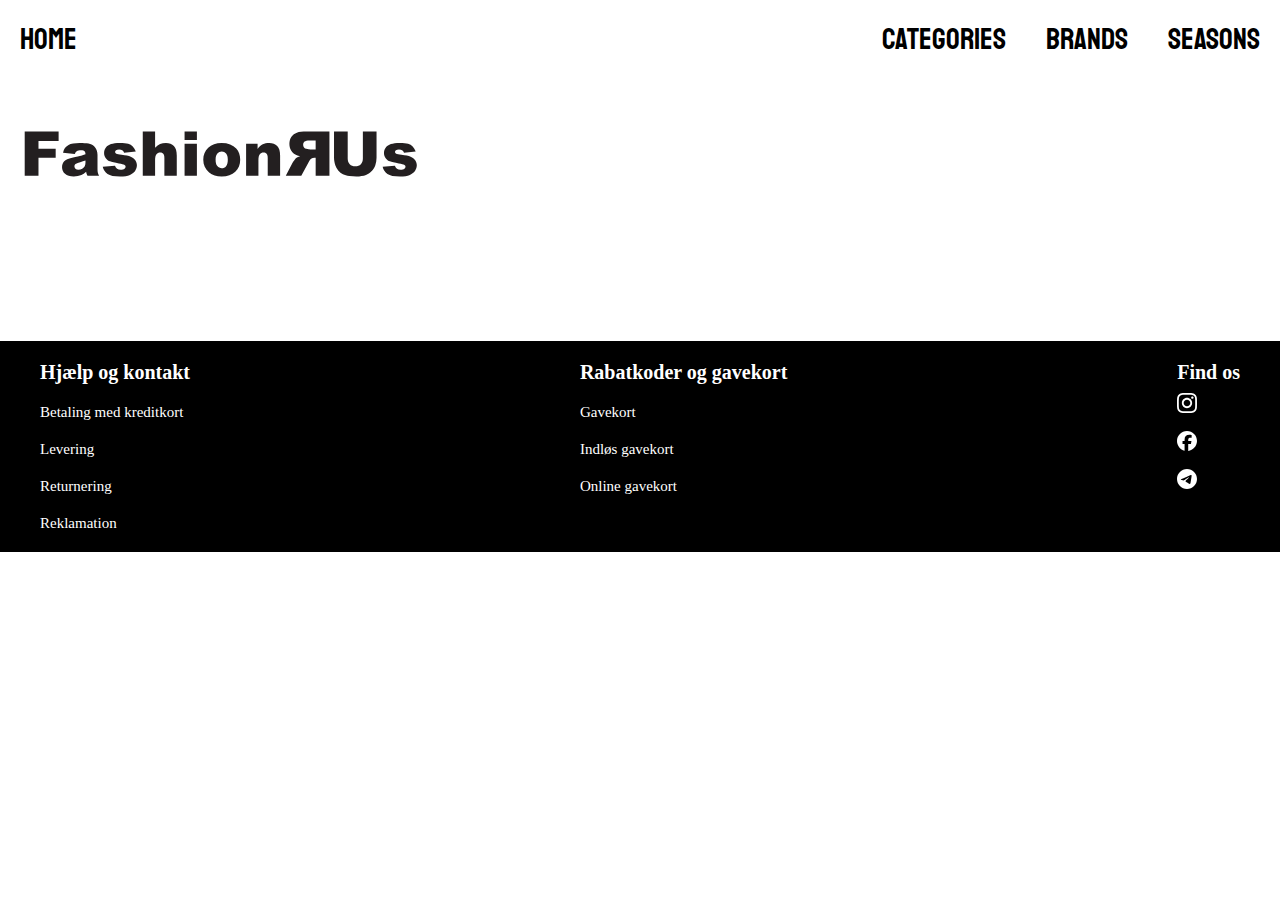
==== commit 2e4d3c8b: "done" ====
--- a/index.html
+++ b/index.html
@@ -36,21 +36,21 @@
     <footer class="footer">
       <div class="footer-content">
         <div>
-          <h4><strong>Hjælp og kontakt</strong></h4>
-          <p>Betaling med kreditkort</p>
-          <p>Levering</p>
-          <p>Returnering</p>
-          <p>Reklamation</p>
+          <h5><strong>Hjælp og kontakt</strong></h5>
+          <h6>Betaling med kreditkort</h6>
+          <h6>Levering</h6>
+          <h6>Returnering</h6>
+          <h6>Reklamation</h6>
         </div>
         <div>
-          <h4>Rabatkoder og gavekort</h4>
-          <p>Gavekort</p>
-          <p>Indløs gavekort</p>
-          <p>Online gavekort</p>
+          <h5><strong>Rabatkoder og gavekort</strong></h5>
+          <h6>Gavekort</h6>
+          <h6>Indløs gavekort</h6>
+          <h6>Online gavekort</h6>
         </div>
         <div>
             <ul class="footer_social_media">
-                <h4>Find os</h4>
+                <h5><strong>Find os</strong></h5>
                 <li>
                   <a href=https://www.instagram.com/sarahtimann/ target="_blank"><img src="svg/instagram.svg" alt="instagram logo" width="40" height="40" /></a>
                 </li>
--- a/style.css
+++ b/style.css
@@ -5,8 +5,9 @@
 }
 
 p {
-  margin: 10px 0 0 0;
-  font-family: "Times New Roman", Times, serif;
+  margin: 40px 0 0 0;
+  font-family: "Times New Roman", Times, serif;
+  font-size: 20px;
 }
 
 img {
@@ -20,23 +21,39 @@
 
 h1 {
   font-family: "Staatliches", serif;
+  font-size: 40px;
   color: black;
   text-align: center;
-  /* margin: 30px 0 30px 0; */
+  margin: 30px 0 30px 0;
 }
 
 h2 {
   font-family: "Staatliches", serif;
-  font-size: 40px;
+  font-size: 30px;
 }
 
 h3 {
-  font-family: "Staatliches", serif;
+  font-family: "Times New Roman", Times, serif;
+  font-weight: lighter;
+  font-size: 30px;
 }
 
 h4 {
   font-family: "Times New Roman", Times, serif;
-  margin: 0 0 30px 0;
+  margin: 20px 0 30px 0;
+  font-weight: lighter;
+}
+
+h5 {
+  font-family: "Times New Roman", Times, serif;
+  font-size: 20px;
+}
+
+h6 {
+  font-family: "Times New Roman", Times, serif;
+  font-size: 15px;
+  margin: 20px 0 0 0;
+  font-weight: lighter;
 }
 
 li a {
@@ -48,12 +65,8 @@
   margin-right: auto;
 }
 
-header {
-  /* margin: 10px 0 10px 10px; */
-}
-
 main {
-  margin: 0 50px 0 50px;
+  margin: 0 20px 0 20px;
 }
 
 /*************** GENERELLE INDSTILLINGER *********************/
@@ -149,7 +162,7 @@
 .footer {
   background-color: black;
   color: white;
-  padding: 20px 20px 20px 20px;
+  padding: 20px 40px 20px 40px;
   margin-top: 100px;
 }
 
@@ -188,7 +201,7 @@
 
 .category_list_container a {
   color: white;
-  font-size: 20px;
+  font-size: 25px;
   background-color: #cfcbc6;
   text-decoration: none;
   padding: 45px;
@@ -228,15 +241,16 @@
 .product_list_container {
   display: grid;
   grid-template-columns: 1fr 1fr;
+  grid-template-rows: auto auto;
   gap: 30px;
 }
 
 .product_list_container a {
   display: grid;
+  grid-template-columns: subgrid;
   color: black;
   text-decoration: none;
   padding: 10px;
-  margin: 10px;
   border: 0.5px solid black;
 }
 
@@ -246,7 +260,7 @@
 }
 
 .product_list_container a:hover {
-  background-color: #cfcbc6;
+  transform: scale(1.01);
 }
 
 @media (min-width: 900px) {
@@ -262,24 +276,29 @@
 
 .product_view {
   display: grid;
-  padding: 10px;
+  margin: 50px 0 0 0;
 }
 
 .product_info {
   color: black;
   text-decoration: none;
+  margin: 20px 0 0 0;
 }
 
 .tilbud {
   background-color: lightgreen;
-  width: 40px;
+  width: 50px;
+  margin: 20px 0 0 0;
   visibility: hidden;
+  font-size: 20px;
 }
 
 .udsolgt {
   background-color: rgb(255, 48, 48);
-  width: 60px;
+  width: 65px;
   visibility: hidden;
+  margin: 10px 0 20px 0;
+  font-size: 20px;
 }
 
 .isOnSale {
@@ -292,27 +311,6 @@
 
 .size_selector {
   margin: 30px 0 0 0;
-}
-
-label {
-  display: block;
-}
-
-select {
-  width: 100%;
-  max-width: 200px; /* Juster bredden efter behov */
-  padding: 10px;
-  margin: 10px 0 30px 0;
-  font-size: 15px;
-  border: 1px solid #000000;
-  background-color: white;
-  cursor: pointer;
-  appearance: none; /* Fjern standard browser-pil */
-}
-
-select:focus {
-  border-color: #000000;
-  background-color: white;
 }
 
 .add_basket a {
@@ -322,7 +320,6 @@
   align-items: center;
   justify-content: center;
   text-decoration: none;
-  margin: 10px 0 0 0;
   width: 300px;
   height: 50px;
 }
@@ -338,7 +335,7 @@
   }
 
   .product_info {
-    padding: 0 0 0 10px;
+    margin: 0 0 0 30px;
   }
 }
 
